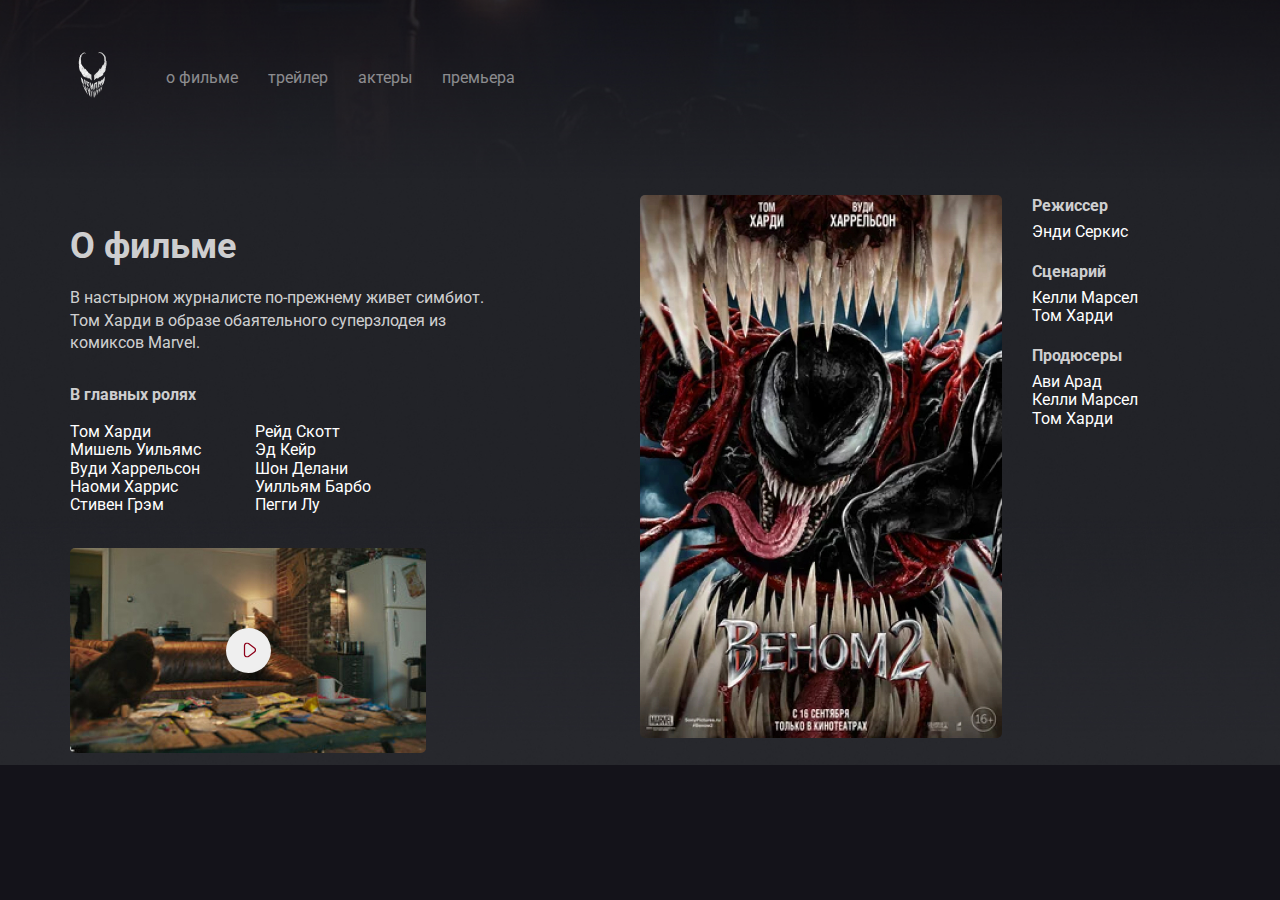
==== about .html @ aaea6b6e "Сверстали вторую страницу проекта "about.html". Добавили изображение постера и видео." ====
<!DOCTYPE html>
<html lang="ru">
<head>
  <meta charset="UTF-8">
  <meta http-equiv="X-UA-Compatible" content="IE=edge">
  <meta name="viewport" content="width=device-width, initial-scale=1.0">
  <title>О фильме - Venom 2</title>
  <link rel="preconnect" href="https://fonts.gstatic.com">
  <link href="https://fonts.googleapis.com/css2?family=Roboto:wght@400;700&display=swap" rel="stylesheet">
  <link rel="stylesheet" href="css/normalize.css">
  <link rel="stylesheet" href="css/style.css">
</head>
<body class="primary-bg">
  <div class="container">
    <header class="header">
      <a href="#" class="logo-link">
        <img width="46" height="71" src="img/Logo.png" alt="logo: venom" class="logo-image"/>
      </a>
      <nav class="nav">
        <ul class="nav-menu">
          <li class="nav-menu-item">
            <a href="about.html" class="nav-menu-link">о фильме</a>
          </li>
          <li class="nav-menu-item">
            <a href="trailer.html" class="nav-menu-link">трейлер</a>
          </li>
          <li class="nav-menu-item">
            <a href="actors.html" class="nav-menu-link">актеры</a>
          </li>
          <li class="nav-menu-item">
            <a href="premier.html" class="nav-menu-link">премьера</a>
          </li>
        </ul>
      </nav>
    </header>
    <div class="content">
      <div class="col">
        <h2 class="content-title">О фильме</h2>
        <p class="content-text">В настырном журналисте по-прежнему живет симбиот. Том Харди в образе обаятельного суперзлодея из комиксов Marvel.</p>
        <h3 class="content-subtitle">В главных ролях</h3>
        <ul class="list column-2">
          <li class="list-item">Том Харди</li>
          <li class="list-item">Мишель Уильямс</li>
          <li class="list-item">Вуди Харрельсон</li>
          <li class="list-item">Наоми Харрис</li>
          <li class="list-item">Стивен Грэм</li>
          <li class="list-item">Рейд Скотт</li>
          <li class="list-item">Эд Кейр</li>
          <li class="list-item">Шон Делани</li>
          <li class="list-item">Уилльям Барбо</li>
          <li class="list-item">Пегги Лу</li>
        </ul>
        <div class="trailer">          
          <button class="play">                       
            <img src="img/play.svg" alt="icon: play" class="play-icon"/>
          </button>
        </div>
        <!-- /.trailer -->
      </div>
      <!-- /.col -->
      <div class="col">
        <div class="poster-wrapper">
          <img src="img/poster.jpg" alt="photo: poster venom-2" class="poster"/>
          <div class="creators">
            <h3 class="content-subtitle">Режиссер</h3>
            <ul class="list">
              <li class="list-item">Энди Серкис</li>            
            </ul>
            <h3 class="content-subtitle">Сценарий</h3>
            <ul class="list">
              <li class="list-item">Келли Марсел</li>
              <li class="list-item">Том Харди</li>       
            </ul>
            <h3 class="content-subtitle">Продюсеры</h3>
            <ul class="list">
              <li class="list-item">Ави Арад</li>
              <li class="list-item">Келли Марсел</li>
              <li class="list-item">Том Харди</li>  
            </ul>
          </div>
        </div>
      </div>
      <!-- /.col -->
    </div>
    <!-- /.content -->
  </div>
   <!-- /.container -->   
</body>
</html>
---- css/style.css ----
body {
  background-color: #14131a;
  
  color: #fff;
  font-family: "Roboto", sans-serif;
 }
.container {
  max-width: 1140px;
  margin: auto;
}
.header {
  display: flex;
  align-items: center;
  padding-top: 40px; 
  margin-bottom: 80px;
}
.logo-link {
  display: inline-block;
  margin-right: 50px;
}
.nav-menu {
  margin: 0;
  padding: 0;
  list-style: none;
  display: flex;
}
.nav-menu-item {
  margin-right: 30px;
}
.nav-menu-link {
  text-decoration: none;
  color: rgba(255, 255, 255, 0.5);
}
.film-date {
  display: block;
  font-size: 24px;
  line-height: 28px;
  margin-bottom: 38px;
  color: rgba(255, 255, 255, 0.8);
}
.film-description {
  margin-top: 40px;
  max-width: 423px;
  font-size: 16px;
  line-height: 140%;
  color: rgba(255, 255, 255, 0.8); 
}
.button {
  padding: 15px 30px;
  border: none;
  border-radius: 5px;
  text-decoration: none;
  cursor: pointer;
}
.button-text, .button-icon {
  display: inline-block;
  vertical-align: middle;  
}
.button-text {
  font-size: 14px;
  line-height: 16px;
  margin-left: 10px;
}
.button-primary {
  color: #8d0019;
  background-color: #fff;
}
.button-link {
  color: #fff;
}
.button-group {
  margin-top: 70px;
}
.venom {
  position: absolute;
  top: 0;
  right: 0;
}
.blood {
  background: url("../img/blood.png") no-repeat top right,
  #14131a url("../img/background.jpg") 
  no-repeat center center / 100%;
 }
 .primary-bg {
  background: #14131a url("../img/background.jpg") 
  no-repeat center center / 100%;
 }
.content {
  display: flex;
}
.col {  
  flex-basis: 50%;  
}
.content-title {
  font-weight: bold;
  font-size: 36px;
  line-height: 42px;
  color: rgba(255, 255, 255, 0.8);
  margin-bottom: 20px;
}
.content-subtitle {
  font-size: 16px;
  line-height: 140%;
  color: rgba(255, 255, 255, 0.8);
  margin-bottom: 15px;
  margin-top: 0;
}
.content-text {
  font-size: 16px;
  line-height: 140%;
  color: rgba(255, 255, 255, 0.8);
  max-width: 423px;
  margin-bottom: 30px;
}
.content .list {
  list-style-type: none;
  padding: 0;
}
.list-item {
  line-height: 1,5;
}
.column-2 {
  -webkit-column-count: 2;
  -moz-column-count: 2;
  column-count: 2;
  -webkit-column-gap: 20px;
  -moz-column-gap: 20px;
  column-gap: 20px;
  max-width: 350px;
  margin-bottom: 33px;
}
.content .trailer {
  width: 356px;
  height: 205px;
  background: url('../img/trailer-cover.jpg') no-repeat center / contain;
  border-radius: 5px;
  display: flex;
  align-items: center;
  justify-content: center;
  margin-top: 30px;
}
.trailer .play {
  width: 45px;
  height: 45px;
  border-radius: 50%;
  border: none;
  cursor: pointer;
}
.trailer .play-icon {
  transform: translate(1px, 2px);
}
.poster-wrapper {
  display: flex;
  align-items: start;
}
.poster {
  width: 362px;
  border-radius: 5px;
  margin-right: 30px;
}
.poster-wrapper .content-subtitle {
  margin-bottom: 5px;
}  
.poster-wrapper .content-text {
  
}
.poster-wrapper .list {
  margin: 0;
  margin-bottom: 20px;
}
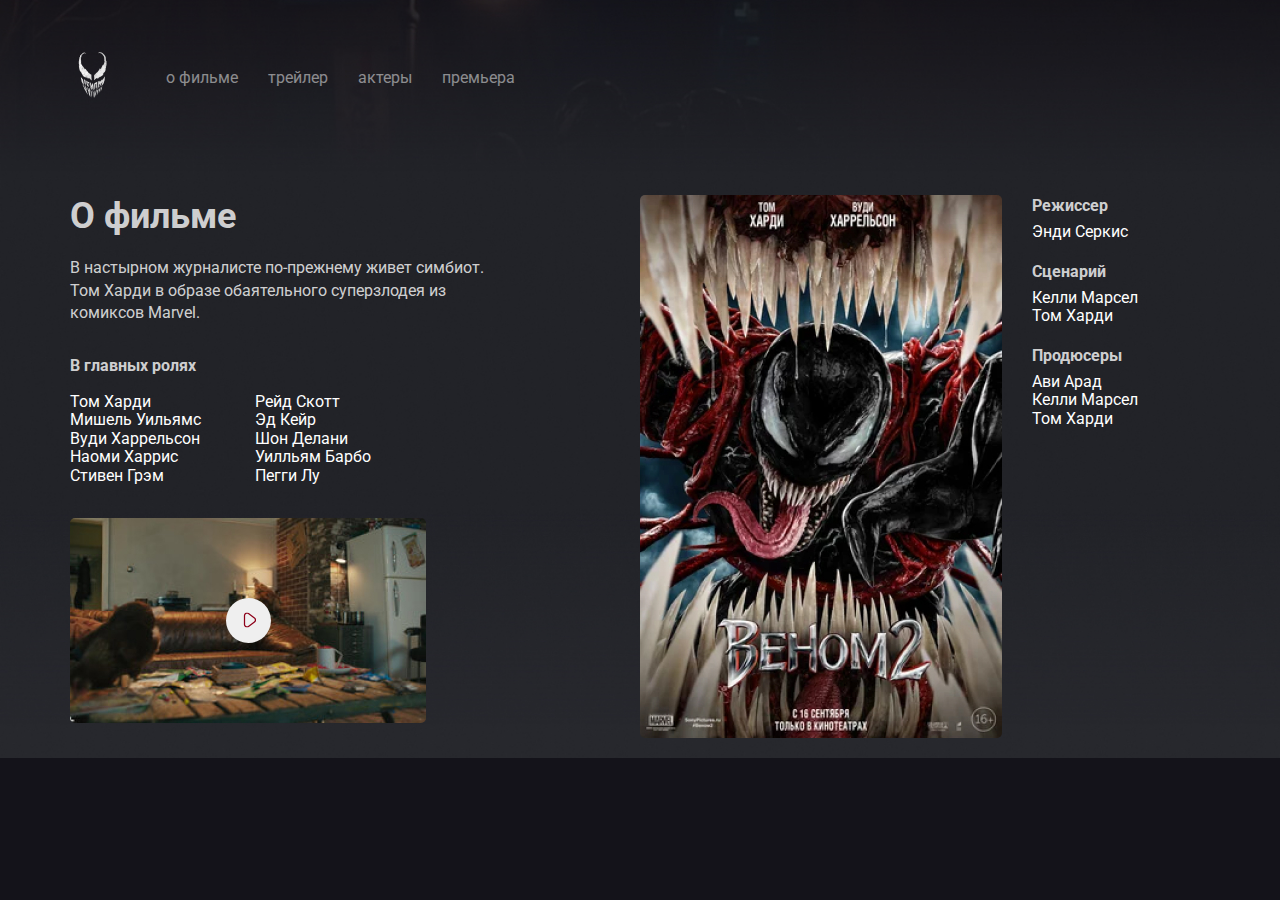
==== commit 3512fa3f: "Add files via upload" ====
--- a/about .html
+++ b/about .html
@@ -13,7 +13,7 @@
 <body class="primary-bg">
   <div class="container">
     <header class="header">
-      <a href="#" class="logo-link">
+      <a href="./index .html" class="logo-link">
         <img width="46" height="71" src="img/Logo.png" alt="logo: venom" class="logo-image"/>
       </a>
       <nav class="nav">
--- a/css/style.css
+++ b/css/style.css
@@ -97,6 +97,7 @@
   line-height: 42px;
   color: rgba(255, 255, 255, 0.8);
   margin-bottom: 20px;
+  margin-top: 0;
 }
 .content-subtitle {
   font-size: 16px;
